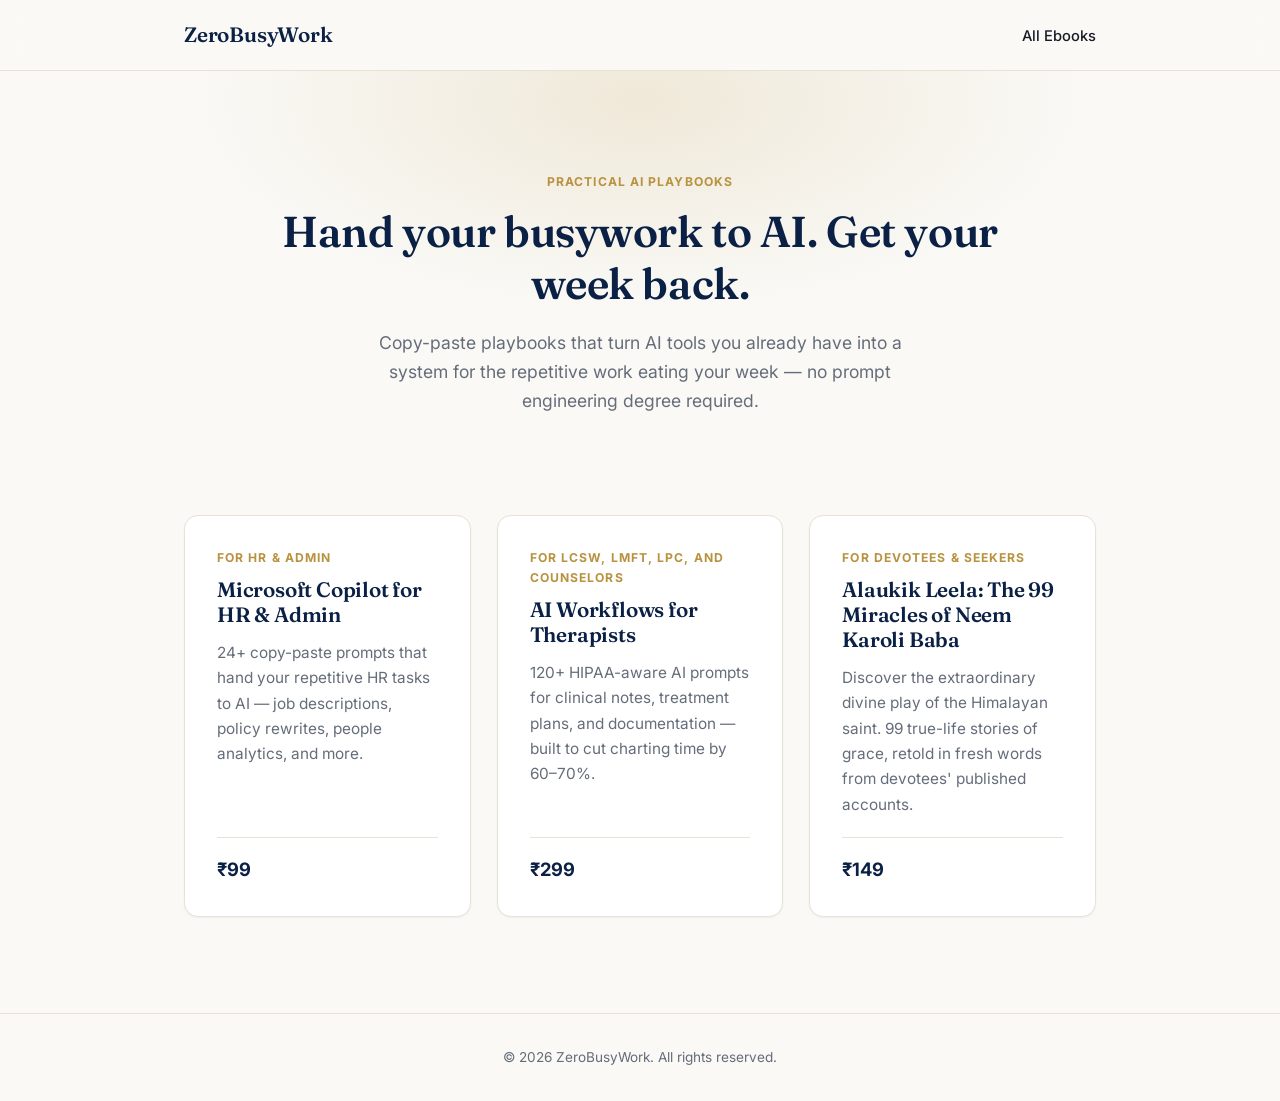
==== index.html @ 5361930d "Add premium Google Fonts (Fraunces + Inter) to homepage" ====
<!DOCTYPE html>
<html lang="en">
<head>
<meta charset="UTF-8">
<meta name="viewport" content="width=device-width, initial-scale=1.0">
<title>ZeroBusyWork — Practical AI Playbooks for Getting Your Time Back</title>
<meta name="description" content="Step-by-step, copy-paste AI playbooks that hand your repetitive work to AI — so you get hours back every week.">
<link rel="preconnect" href="https://fonts.googleapis.com">
<link rel="preconnect" href="https://fonts.gstatic.com" crossorigin>
<link href="https://fonts.googleapis.com/css2?family=Fraunces:opsz,wght@9..144,500;9..144,600;9..144,700&family=Inter:wght@400;500;600;700&display=swap" rel="stylesheet">
<link rel="stylesheet" href="/assets/style.css">
</head>
<body>

<header class="site-header">
<div class="wrap">
<a href="/" class="logo">ZeroBusyWork</a>
<nav>
<a href="/#books">All Ebooks</a>
</nav>
</div>
</header>

<section class="hero">
<div class="wrap">
<div class="eyebrow">Practical AI Playbooks</div>
<h1>Hand your busywork to AI. Get your week back.</h1>
<p class="lede">Copy-paste playbooks that turn AI tools you already have into a system for the repetitive work eating your week — no prompt engineering degree required.</p>
</div>
</section>

<section id="books" class="wrap">
<div class="catalog-grid">

<!--
============================================================
ONE CARD PER EBOOK.
To add a new ebook each month:
1. Duplicate the /ebooks/_template/ folder, rename it to
your new ebook's slug (e.g. /ebooks/copilot-for-sales/).
2. Fill in that page (see instructions inside it).
3. Copy one of the <a class="book-card"> blocks below,
update the href, eyebrow, title, blurb and price.
============================================================
-->

<a class="book-card" href="/ebooks/hr-copilot-for-hr-admin/">
<div class="eyebrow">For HR & Admin</div>
<h2>Microsoft Copilot for HR &amp; Admin</h2>
<p>24+ copy-paste prompts that hand your repetitive HR tasks to AI — job descriptions, policy rewrites, people analytics, and more.</p>
<div class="price">₹99</div>
</a>

<a class="book-card" href="/ebooks/ai-workflows-for-therapists/">
<div class="eyebrow">For LCSW, LMFT, LPC, and Counselors</div>
<h2>AI Workflows for Therapists</h2>
<p>120+ HIPAA-aware AI prompts for clinical notes, treatment plans, and documentation — built to cut charting time by 60–70%.</p>
<div class="price">₹299</div>
</a>

<a class="book-card" href="/ebooks/neem-karoli-baba-99-stories/">
<div class="eyebrow">For Devotees &amp; Seekers</div>
<h2>Alaukik Leela: The 99 Miracles of Neem Karoli Baba</h2>
<p>Discover the extraordinary divine play of the Himalayan saint. 99 true-life stories of grace, retold in fresh words from devotees' published accounts.</p>
<div class="price">₹149</div>
</a>

</div>
</section>

<footer class="site-footer">
<div class="wrap">
&copy; 2026 ZeroBusyWork. All rights reserved.
</div>
</footer>

</body>
</html>
---- assets/style.css ----
/* ==========================================================================
   ZeroBusyWork -- shared design system (v2, "cleaner & more premium")
   Warm off-white background, deep navy for text/CTAs, muted gold accent,
   Fraunces for headings, Inter for body. Used by every page: the homepage
   and every ebook page under /ebooks/.
   ========================================================================== */

:root {
  --bg: #faf9f6;              /* soft off-white page background */
  --text: #171b26;            /* near-black navy body text */
  --navy: #0a2044;            /* deep navy — CTA buttons, footer, accents */
  --navy-light: #143a72;      /* hover state for navy elements */
  --gold: #b8923f;            /* muted, premium gold accent */
  --gold-soft: #f4ead2;       /* pale gold tint for badges/backgrounds */
  --card-bg: #ffffff;
  --border: #e7e2d6;
  --border-strong: #d9d2c0;
  --muted: #656d7a;

  --font-heading: "Fraunces", Georgia, "Times New Roman", serif;
  --font-body: "Inter", -apple-system, "Segoe UI", Helvetica, Arial, sans-serif;

  --radius: 14px;
  --radius-sm: 8px;
  --max-width: 960px;
  --shadow-sm: 0 1px 2px rgba(10, 32, 68, 0.05);
  --shadow-md: 0 12px 32px rgba(10, 32, 68, 0.08);
  --shadow-lg: 0 24px 56px rgba(10, 32, 68, 0.14);
}

* { box-sizing: border-box; }

html { scroll-behavior: smooth; }

html, body {
  margin: 0;
  padding: 0;
  background: var(--bg);
  color: var(--text);
  font-family: var(--font-body);
  line-height: 1.65;
  -webkit-font-smoothing: antialiased;
  -moz-osx-font-smoothing: grayscale;
}

h1, h2, h3 {
  font-family: var(--font-heading);
  font-weight: 600;
  line-height: 1.2;
  letter-spacing: -0.01em;
  margin: 0 0 0.5em;
  color: var(--navy);
}

p { margin: 0 0 1em; }

a { color: inherit; }

img { max-width: 100%; display: block; }

.wrap {
  max-width: var(--max-width);
  margin: 0 auto;
  padding: 0 24px;
}

/* ---------- Site header (used on every page) ---------- */

.site-header {
  position: sticky;
  top: 0;
  z-index: 20;
  padding: 18px 0;
  background: rgba(250, 249, 246, 0.82);
  backdrop-filter: saturate(180%) blur(14px);
  -webkit-backdrop-filter: saturate(180%) blur(14px);
  border-bottom: 1px solid var(--border);
}

.site-header .wrap {
  display: flex;
  align-items: center;
  justify-content: space-between;
}

.site-header .logo {
  font-family: var(--font-heading);
  font-weight: 600;
  font-size: 1.3rem;
  letter-spacing: -0.01em;
  text-decoration: none;
  color: var(--navy);
}

.site-header nav a {
  text-decoration: none;
  color: var(--text);
  margin-left: 28px;
  font-size: 0.92rem;
  font-weight: 500;
  transition: color 0.15s ease;
}

.site-header nav a:hover { color: var(--gold); }

/* ---------- Eyebrow label ---------- */

.eyebrow {
  display: inline-block;
  color: var(--gold);
  text-transform: uppercase;
  letter-spacing: 0.09em;
  font-size: 0.76rem;
  font-weight: 700;
  margin-bottom: 14px;
}

/* ---------- Buttons ---------- */

.btn {
  display: inline-flex;
  align-items: center;
  gap: 8px;
  background: var(--navy);
  color: #fff;
  text-decoration: none;
  padding: 15px 32px;
  border-radius: var(--radius-sm);
  font-weight: 600;
  font-family: var(--font-body);
  border: none;
  cursor: pointer;
  font-size: 1rem;
  box-shadow: var(--shadow-sm);
  transition: background 0.18s ease, transform 0.18s ease, box-shadow 0.18s ease;
}

.btn:hover {
  background: var(--navy-light);
  transform: translateY(-1px);
  box-shadow: var(--shadow-md);
}

.btn-secondary {
  background: transparent;
  color: var(--navy);
  border: 1.5px solid var(--border-strong);
  box-shadow: none;
}

.btn-secondary:hover {
  background: var(--navy);
  color: #fff;
  border-color: var(--navy);
}

/* ---------- Catalog / homepage ---------- */

.hero {
  position: relative;
  text-align: center;
  padding: 96px 0 56px;
  overflow: hidden;
}

.hero::before {
  content: "";
  position: absolute;
  top: -180px;
  left: 50%;
  width: 900px;
  height: 420px;
  transform: translateX(-50%);
  background: radial-gradient(closest-side, rgba(184, 146, 63, 0.16), rgba(184, 146, 63, 0));
  pointer-events: none;
  z-index: 0;
}

.hero .wrap { position: relative; z-index: 1; }

.hero h1 {
  font-size: clamp(2rem, 4vw, 2.7rem);
  max-width: 760px;
  margin: 0 auto 18px;
}

.hero p.lede {
  color: var(--muted);
  max-width: 580px;
  margin: 0 auto;
  font-size: 1.1rem;
}

.catalog-grid {
  display: grid;
  grid-template-columns: repeat(auto-fit, minmax(270px, 1fr));
  gap: 26px;
  padding: 44px 0 96px;
}

.book-card {
  background: var(--card-bg);
  border: 1px solid var(--border);
  border-radius: var(--radius);
  padding: 32px;
  text-decoration: none;
  color: var(--text);
  display: flex;
  flex-direction: column;
  box-shadow: var(--shadow-sm);
  transition: transform 0.2s ease, box-shadow 0.2s ease, border-color 0.2s ease;
}

.book-card:hover {
  transform: translateY(-4px);
  box-shadow: var(--shadow-lg);
  border-color: var(--border-strong);
}

.book-card .eyebrow { margin-bottom: 10px; }
.book-card h2 { font-size: 1.3rem; margin-bottom: 12px; }
.book-card p { color: var(--muted); font-size: 0.96rem; flex-grow: 1; margin-bottom: 20px; }

.book-card .price {
  font-weight: 700;
  color: var(--navy);
  font-size: 1.15rem;
  padding-top: 16px;
  border-top: 1px solid var(--border);
}

.book-card.coming-soon {
  opacity: 0.55;
  border-style: dashed;
  box-shadow: none;
}

/* ---------- Ebook landing page ---------- */

.ebook-hero {
  position: relative;
  padding: 72px 0 44px;
  text-align: center;
  border-bottom: 1px solid var(--border);
  overflow: hidden;
}

.ebook-hero::before {
  content: "";
  position: absolute;
  top: -200px;
  left: 50%;
  width: 900px;
  height: 420px;
  transform: translateX(-50%);
  background: radial-gradient(closest-side, rgba(184, 146, 63, 0.16), rgba(184, 146, 63, 0));
  pointer-events: none;
}

.ebook-hero .wrap { position: relative; }

.ebook-hero h1 { font-size: clamp(2rem, 4vw, 2.6rem); max-width: 760px; margin: 0 auto 18px; }
.ebook-hero .subhead { font-size: 1.18rem; color: var(--muted); max-width: 660px; margin: 0 auto 32px; }

.cta-block { text-align: center; margin: 36px 0; }
.cta-block .fineprint { display: block; margin-top: 12px; font-size: 0.85rem; color: var(--muted); }

section.content-section { padding: 56px 0; }
section.content-section + section.content-section { border-top: 1px solid var(--border); }
section.content-section h2 { font-size: 1.5rem; margin-bottom: 20px; }

.feature-list { list-style: none; padding: 0; margin: 0; }
.feature-list li {
  display: flex;
  gap: 16px;
  padding: 18px 0;
  border-bottom: 1px solid var(--border);
}
.feature-list li:last-child { border-bottom: none; }
.feature-list .check {
  display: flex;
  align-items: center;
  justify-content: center;
  width: 24px;
  height: 24px;
  flex-shrink: 0;
  border-radius: 50%;
  background: var(--gold-soft);
  color: var(--gold);
  font-weight: 700;
  font-size: 0.8rem;
  margin-top: 2px;
}
.feature-list strong { display: block; margin-bottom: 4px; font-size: 1.02rem; }
.feature-list span.desc { color: var(--muted); font-size: 0.95rem; }

.bonus-card {
  background: var(--card-bg);
  border: 1px solid var(--border);
  border-radius: var(--radius);
  padding: 22px 26px;
  margin-bottom: 16px;
  box-shadow: var(--shadow-sm);
}
.bonus-card .bonus-label {
  color: var(--gold);
  font-size: 0.78rem;
  font-weight: 700;
  text-transform: uppercase;
  letter-spacing: 0.06em;
  margin-bottom: 8px;
}
.bonus-card .bonus-value { color: var(--muted); font-size: 0.9rem; margin-top: 8px; }

.guarantee-box {
  background: linear-gradient(155deg, var(--navy), #081a37);
  color: #fff;
  border-radius: var(--radius);
  padding: 40px;
  text-align: center;
  box-shadow: var(--shadow-md);
}
.guarantee-box h3 { color: var(--gold); }
.guarantee-box p { color: rgba(255,255,255,0.82); margin-bottom: 0; }

.price-box {
  text-align: center;
  padding: 48px 0 96px;
}
.price-box .wrap {
  max-width: 480px;
  background: var(--card-bg);
  border: 1px solid var(--border);
  border-radius: var(--radius);
  padding: 44px 32px;
  box-shadow: var(--shadow-md);
}
.price-box p { color: var(--muted); margin-bottom: 4px; }
.price-box .price { font-size: 2.6rem; font-weight: 700; color: var(--navy); margin: 4px 0 24px; font-family: var(--font-heading); }

.disclaimer {
  font-size: 0.8rem;
  color: var(--muted);
  text-align: center;
  padding: 24px 0;
}

/* ---------- Footer ---------- */

.site-footer {
  border-top: 1px solid var(--border);
  padding: 32px 0;
  text-align: center;
  font-size: 0.85rem;
  color: var(--muted);
}

@media (max-width: 600px) {
  .hero { padding: 64px 0 40px; }
  .hero h1, .ebook-hero h1 { font-size: 1.7rem; }
  .site-header nav a { margin-left: 16px; font-size: 0.85rem; }
  .price-box .wrap { padding: 32px 22px; }
  .guarantee-box { padding: 28px 22px; }
}
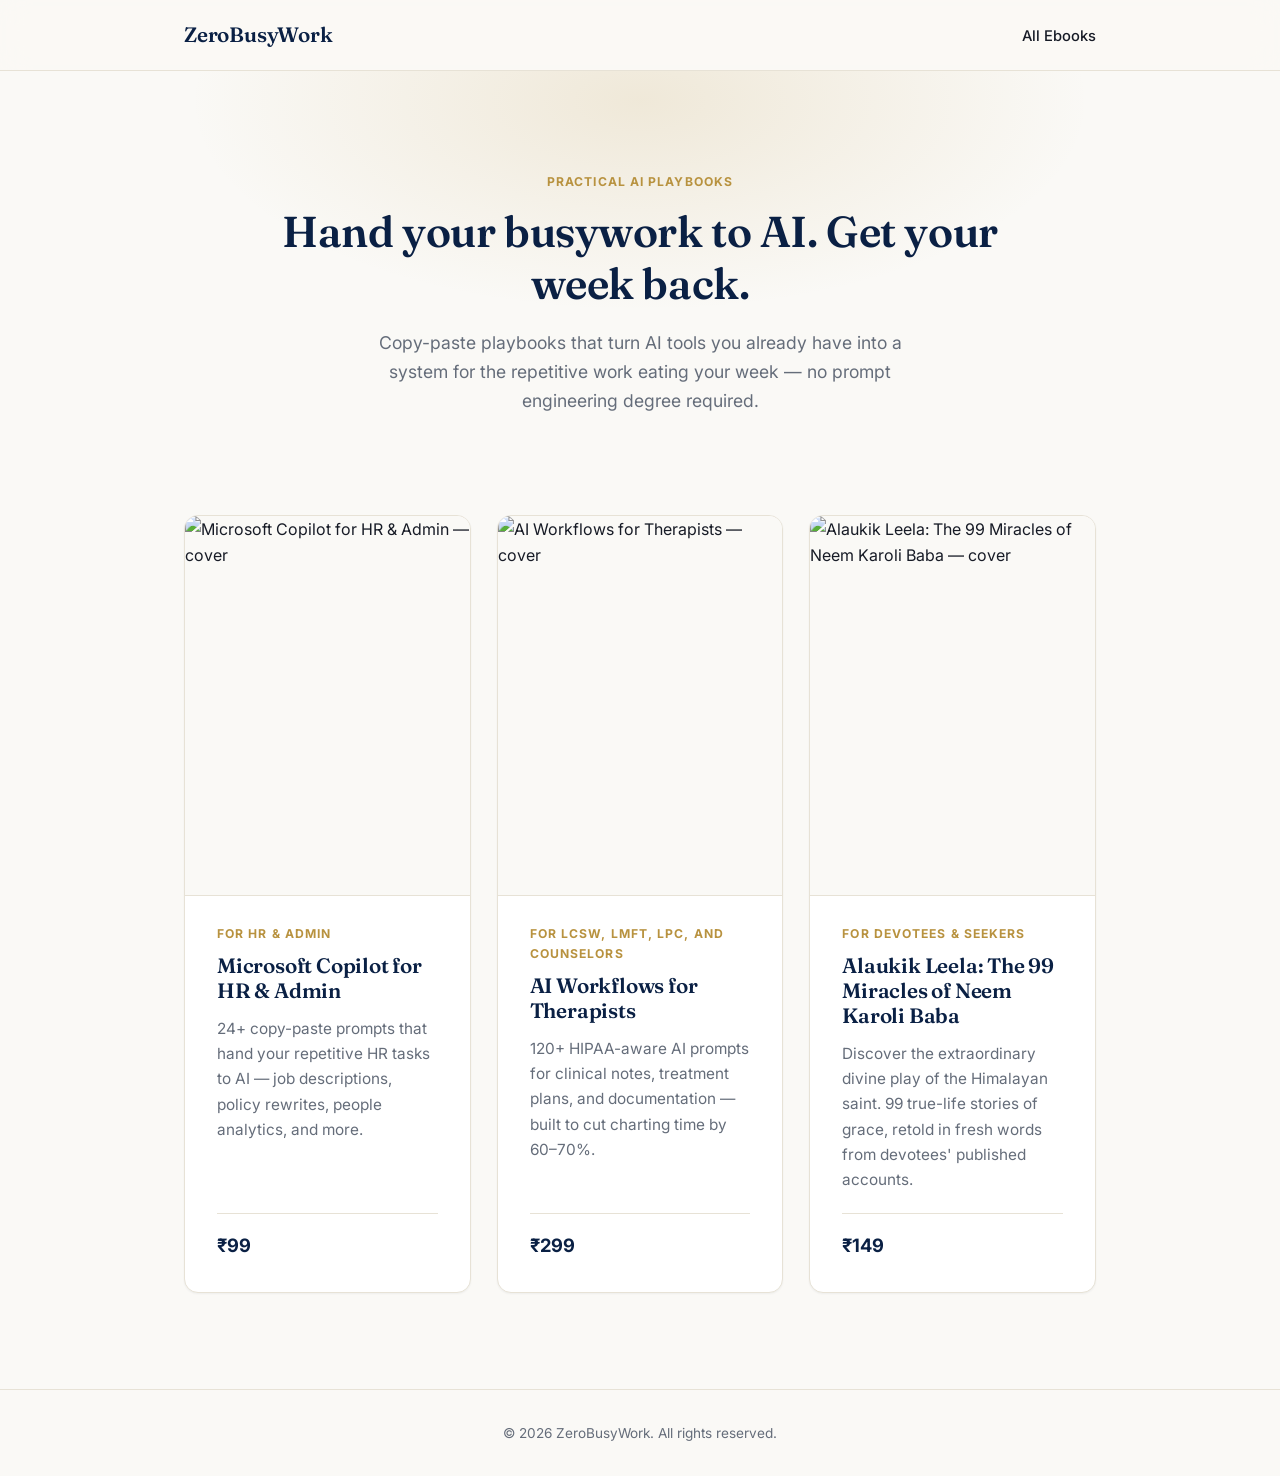
==== commit 617ddbf5: "Add book cover images to homepage cards" ====
--- a/index.html
+++ b/index.html
@@ -39,30 +39,42 @@
 1. Duplicate the /ebooks/_template/ folder, rename it to
 your new ebook's slug (e.g. /ebooks/copilot-for-sales/).
 2. Fill in that page (see instructions inside it).
-3. Copy one of the <a class="book-card"> blocks below,
-update the href, eyebrow, title, blurb and price.
+3. Add a cover image at /assets/covers/{{slug}}.jpg (portrait,
+roughly 3:4) and reference it from both the homepage card
+and that ebook's hero section.
+4. Copy one of the <a class="book-card"> blocks below,
+update the href, cover image, eyebrow, title, blurb and price.
 ============================================================
 -->
 
 <a class="book-card" href="/ebooks/hr-copilot-for-hr-admin/">
+<img class="cover" src="/assets/covers/hr-copilot-for-hr-admin.jpg" alt="Microsoft Copilot for HR & Admin — cover">
+<div class="card-body">
 <div class="eyebrow">For HR & Admin</div>
 <h2>Microsoft Copilot for HR &amp; Admin</h2>
 <p>24+ copy-paste prompts that hand your repetitive HR tasks to AI — job descriptions, policy rewrites, people analytics, and more.</p>
 <div class="price">₹99</div>
+</div>
 </a>
 
 <a class="book-card" href="/ebooks/ai-workflows-for-therapists/">
+<img class="cover" src="/assets/covers/ai-workflows-for-therapists.jpg" alt="AI Workflows for Therapists — cover">
+<div class="card-body">
 <div class="eyebrow">For LCSW, LMFT, LPC, and Counselors</div>
 <h2>AI Workflows for Therapists</h2>
 <p>120+ HIPAA-aware AI prompts for clinical notes, treatment plans, and documentation — built to cut charting time by 60–70%.</p>
 <div class="price">₹299</div>
+</div>
 </a>
 
 <a class="book-card" href="/ebooks/neem-karoli-baba-99-stories/">
+<img class="cover" src="/assets/covers/neem-karoli-baba-99-stories.jpg" alt="Alaukik Leela: The 99 Miracles of Neem Karoli Baba — cover">
+<div class="card-body">
 <div class="eyebrow">For Devotees &amp; Seekers</div>
 <h2>Alaukik Leela: The 99 Miracles of Neem Karoli Baba</h2>
 <p>Discover the extraordinary divine play of the Himalayan saint. 99 true-life stories of grace, retold in fresh words from devotees' published accounts.</p>
 <div class="price">₹149</div>
+</div>
 </a>
 
 </div>
--- a/assets/style.css
+++ b/assets/style.css
@@ -202,7 +202,7 @@
   background: var(--card-bg);
   border: 1px solid var(--border);
   border-radius: var(--radius);
-  padding: 32px;
+  overflow: hidden;
   text-decoration: none;
   color: var(--text);
   display: flex;
@@ -215,6 +215,22 @@
   transform: translateY(-4px);
   box-shadow: var(--shadow-lg);
   border-color: var(--border-strong);
+}
+
+.book-card .cover {
+  display: block;
+  width: 100%;
+  aspect-ratio: 3 / 4;
+  object-fit: cover;
+  border-bottom: 1px solid var(--border);
+  background: var(--bg);
+}
+
+.book-card .card-body {
+  padding: 28px 32px 32px;
+  display: flex;
+  flex-direction: column;
+  flex-grow: 1;
 }
 
 .book-card .eyebrow { margin-bottom: 10px; }
@@ -258,6 +274,14 @@
 }
 
 .ebook-hero .wrap { position: relative; }
+
+.ebook-hero .cover-shot {
+  display: block;
+  width: 168px;
+  margin: 0 auto 28px;
+  border-radius: 10px;
+  box-shadow: var(--shadow-lg);
+}
 
 .ebook-hero h1 { font-size: clamp(2rem, 4vw, 2.6rem); max-width: 760px; margin: 0 auto 18px; }
 .ebook-hero .subhead { font-size: 1.18rem; color: var(--muted); max-width: 660px; margin: 0 auto 32px; }
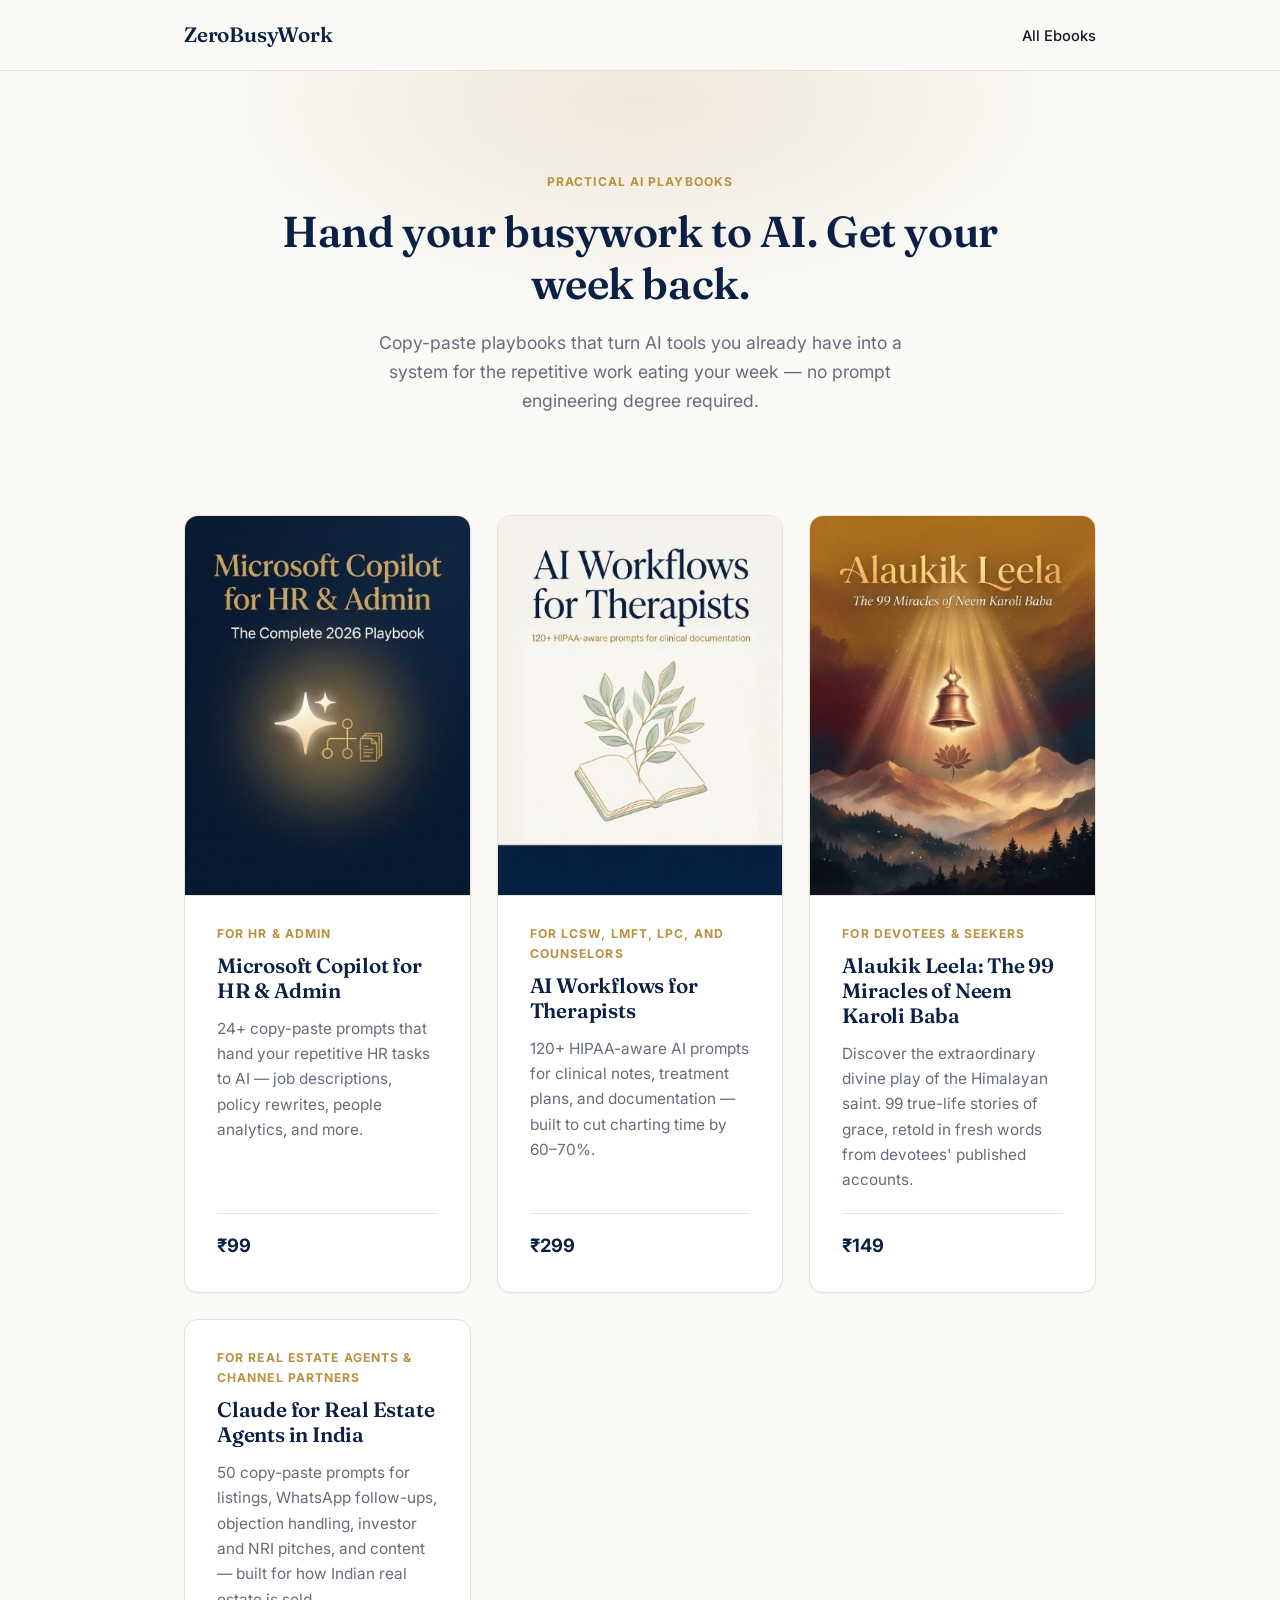
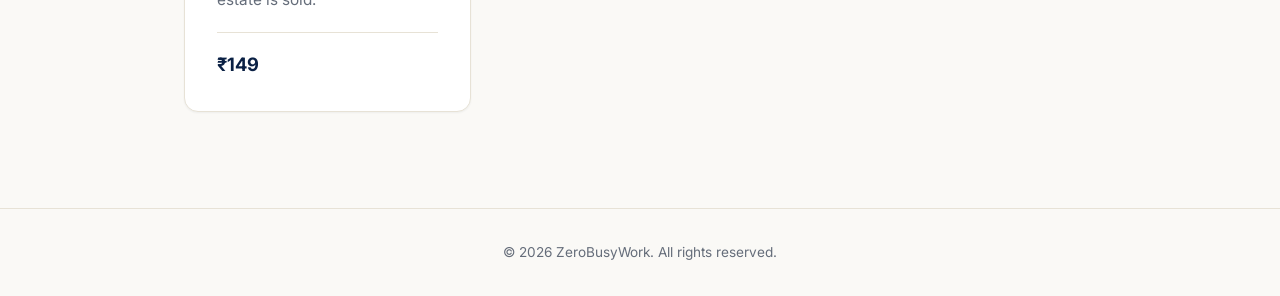
==== commit 374c66b7: "Add homepage card: Claude for Real Estate Agents in India" ====
--- a/index.html
+++ b/index.html
@@ -37,13 +37,13 @@
 ONE CARD PER EBOOK.
 To add a new ebook each month:
 1. Duplicate the /ebooks/_template/ folder, rename it to
-your new ebook's slug (e.g. /ebooks/copilot-for-sales/).
+   your new ebook's slug (e.g. /ebooks/copilot-for-sales/).
 2. Fill in that page (see instructions inside it).
 3. Add a cover image at /assets/covers/{{slug}}.jpg (portrait,
-roughly 3:4) and reference it from both the homepage card
-and that ebook's hero section.
+   roughly 3:4) and reference it from both the homepage card
+   and that ebook's hero section.
 4. Copy one of the <a class="book-card"> blocks below,
-update the href, cover image, eyebrow, title, blurb and price.
+   update the href, cover image, eyebrow, title, blurb and price.
 ============================================================
 -->
 
@@ -77,6 +77,15 @@
 </div>
 </a>
 
+<a class="book-card" href="/ebooks/claude-for-real-estate-agents/">
+<div class="card-body">
+<div class="eyebrow">For Real Estate Agents &amp; Channel Partners</div>
+<h2>Claude for Real Estate Agents in India</h2>
+<p>50 copy-paste prompts for listings, WhatsApp follow-ups, objection handling, investor and NRI pitches, and content — built for how Indian real estate is sold.</p>
+<div class="price">₹149</div>
+</div>
+</a>
+
 </div>
 </section>
 
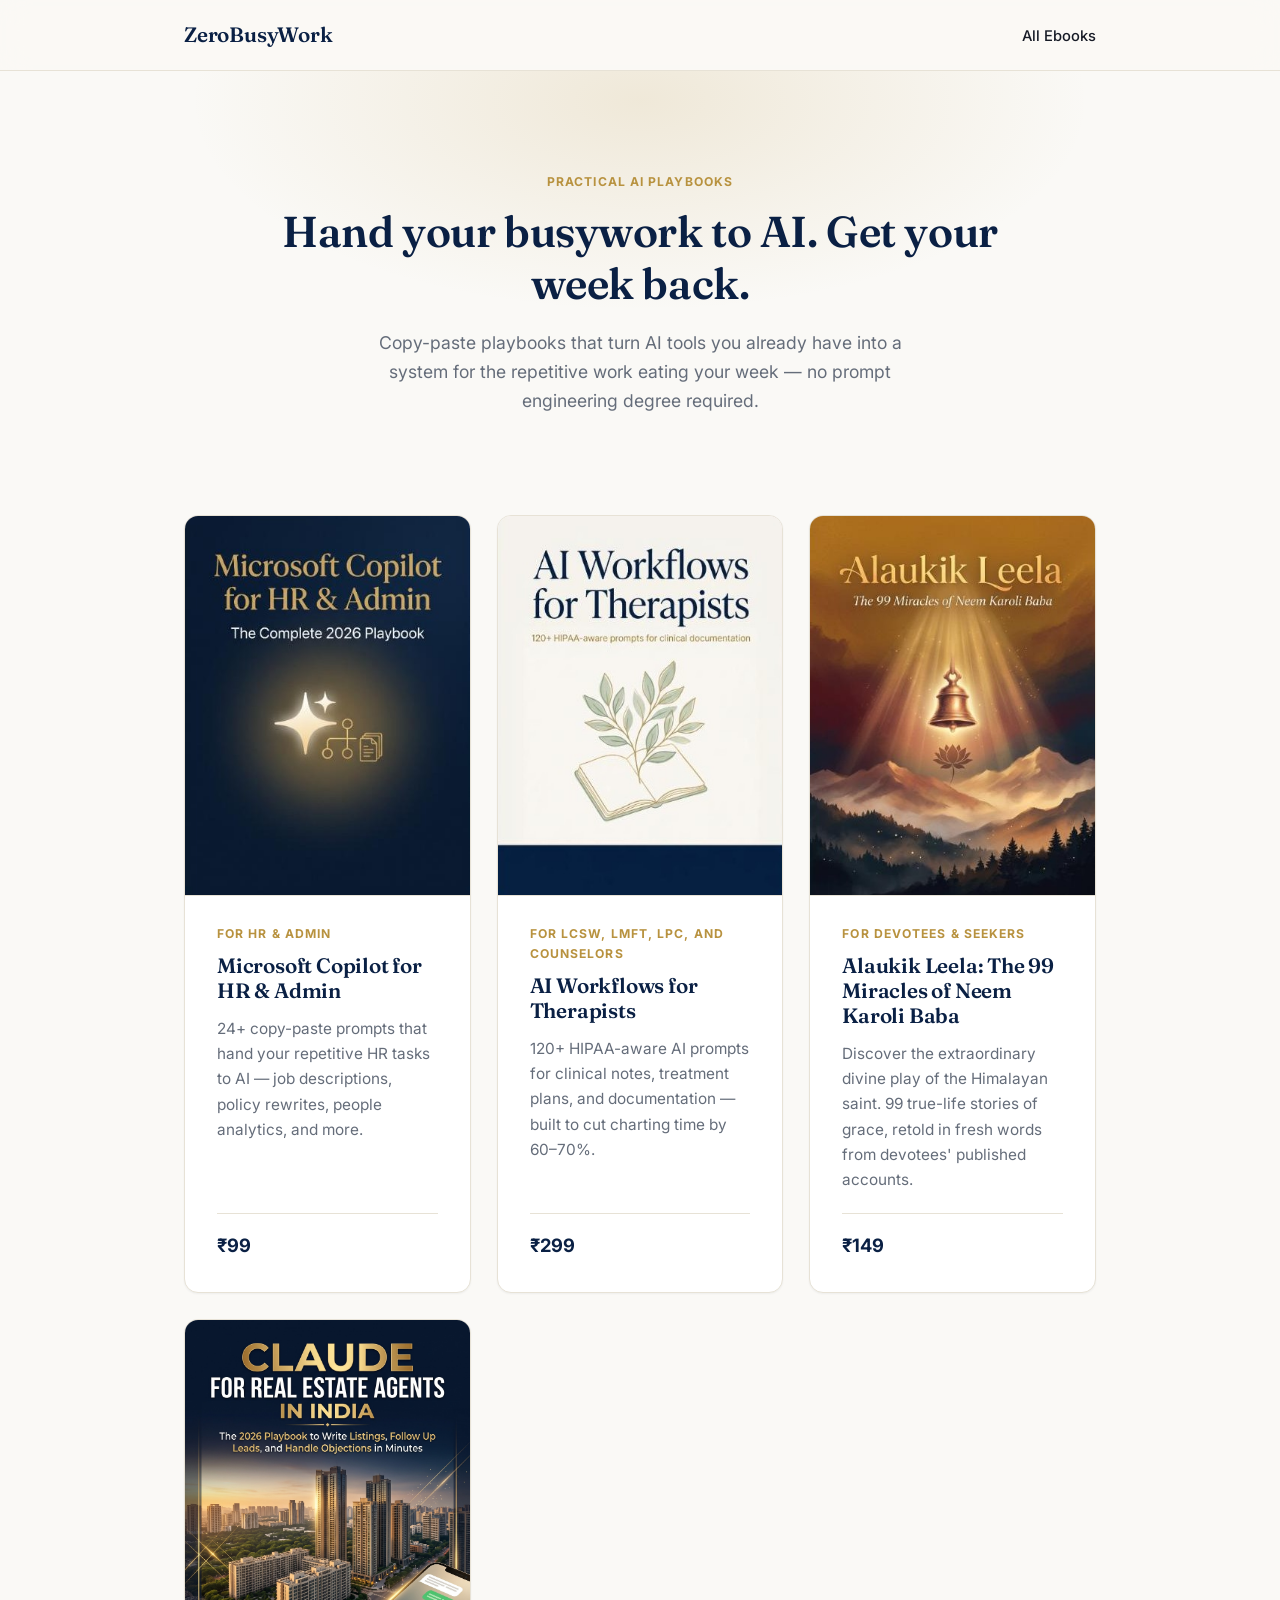
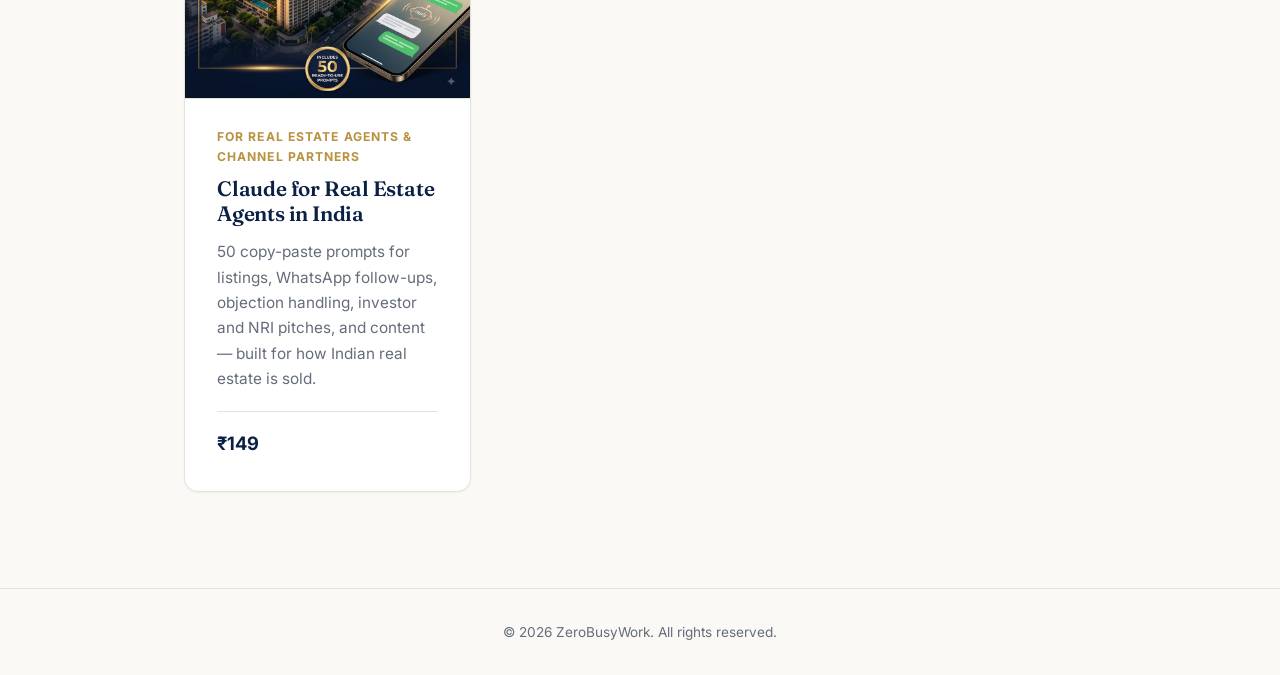
==== commit 8b0737d5: "Add cover image to Claude for Real Estate Agents homepage card" ====
--- a/index.html
+++ b/index.html
@@ -78,7 +78,8 @@
 </a>
 
 <a class="book-card" href="/ebooks/claude-for-real-estate-agents/">
-<div class="card-body">
+<img class="cover" src="/assets/covers/claude-for-real-estate-agents.jpg" alt="Claude for Real Estate Agents in India — cover">
+   <div class="card-body">
 <div class="eyebrow">For Real Estate Agents &amp; Channel Partners</div>
 <h2>Claude for Real Estate Agents in India</h2>
 <p>50 copy-paste prompts for listings, WhatsApp follow-ups, objection handling, investor and NRI pitches, and content — built for how Indian real estate is sold.</p>
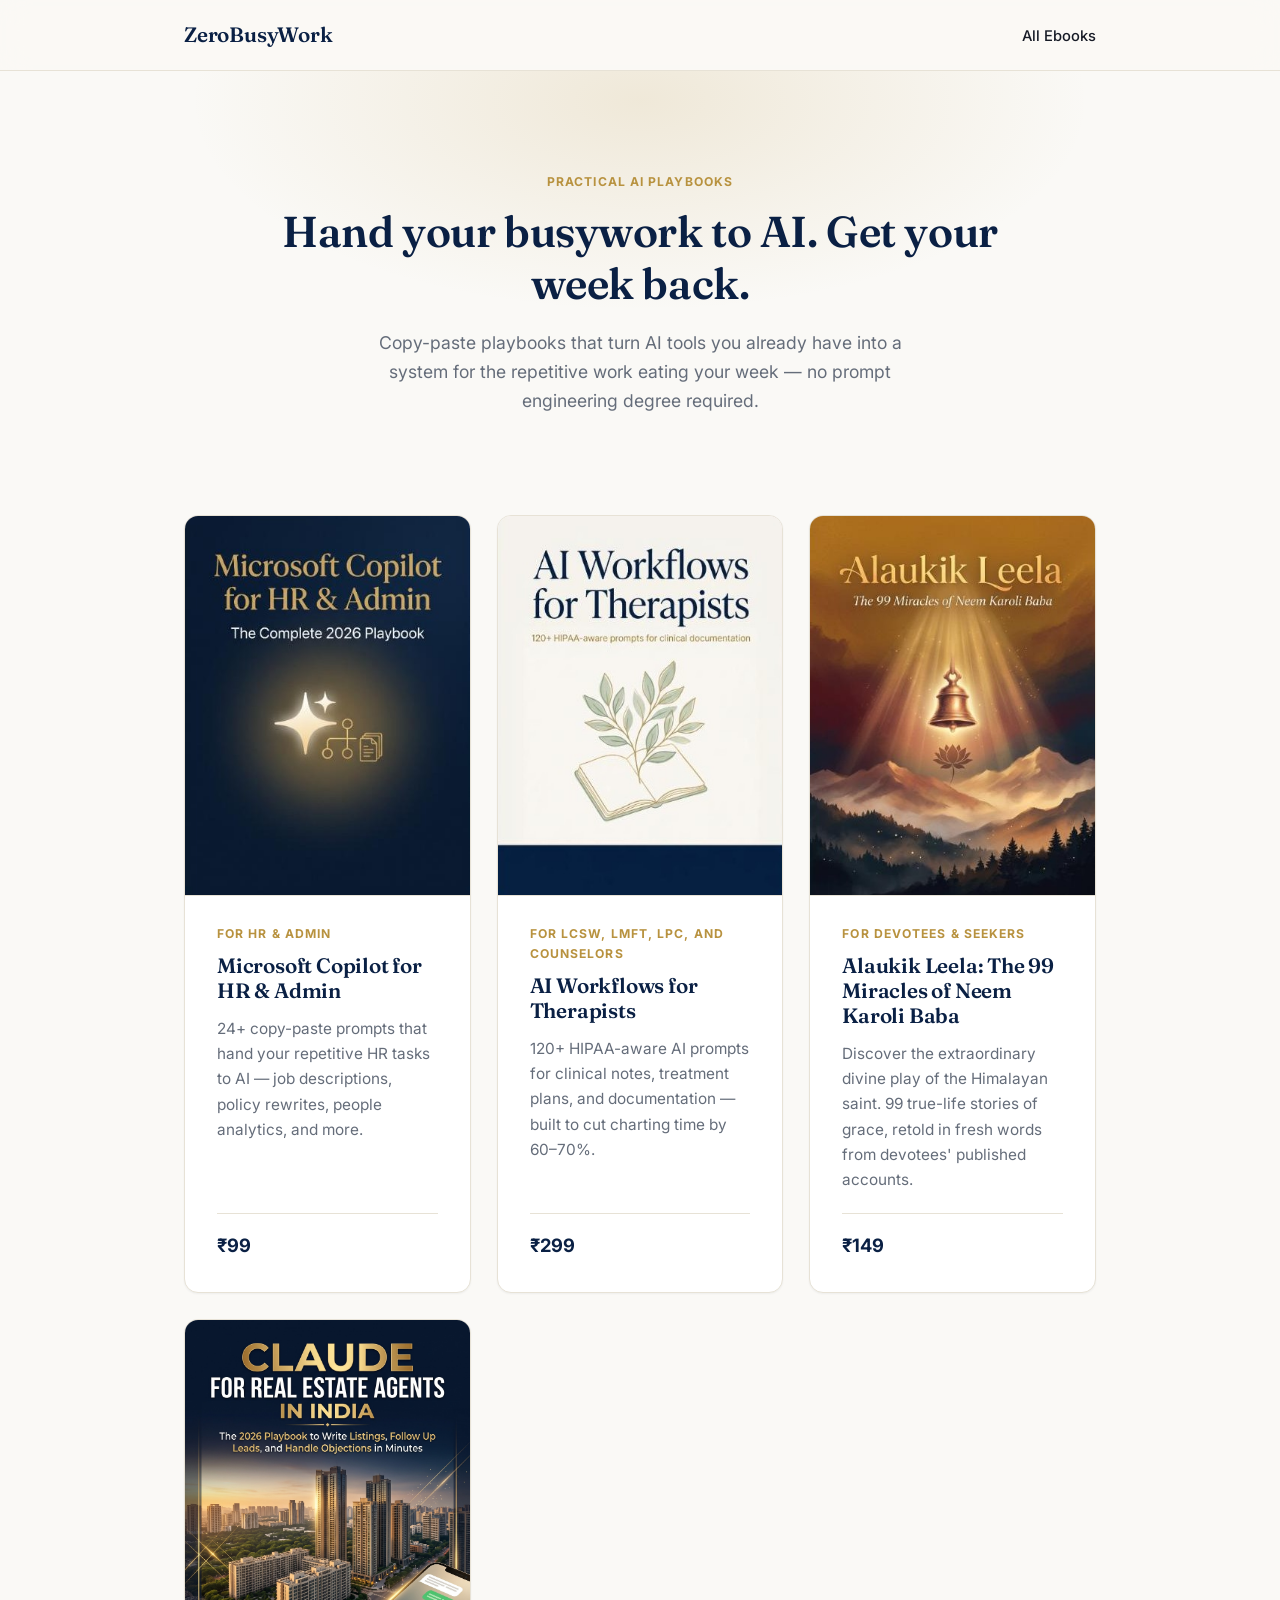
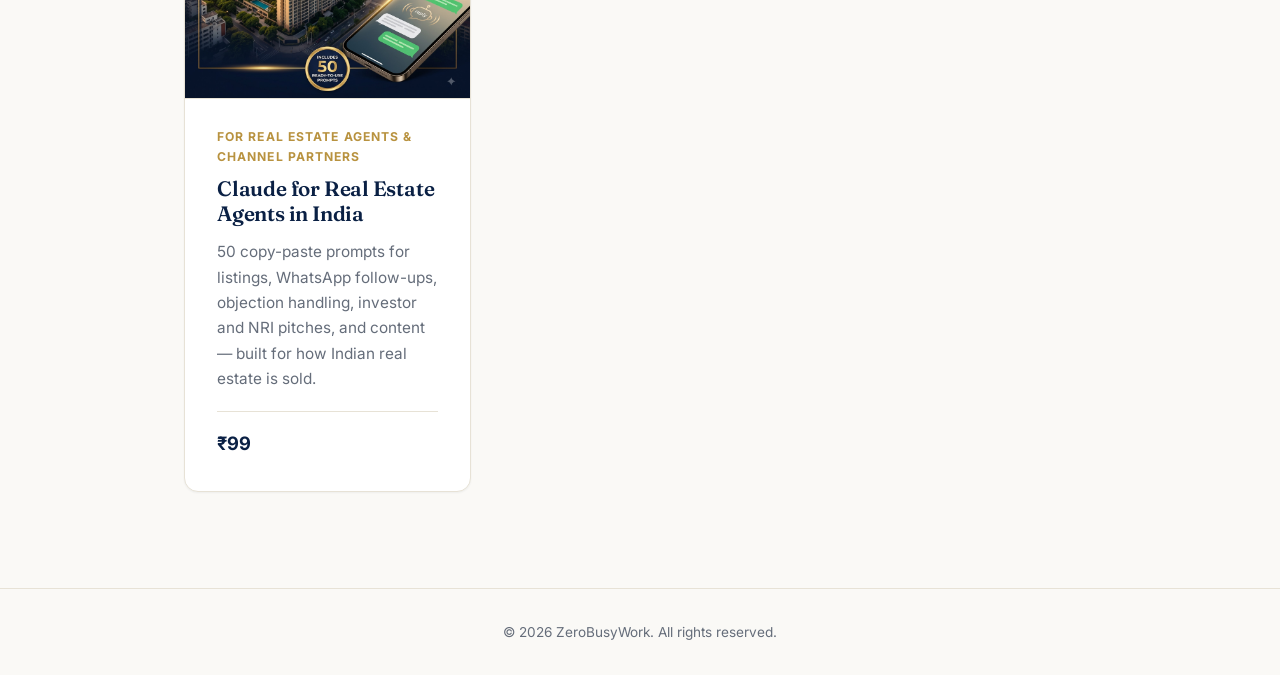
==== commit f2e82e07: "Set Claude for Real Estate Agents price to Rs 99 on homepage card" ====
--- a/index.html
+++ b/index.html
@@ -83,7 +83,7 @@
 <div class="eyebrow">For Real Estate Agents &amp; Channel Partners</div>
 <h2>Claude for Real Estate Agents in India</h2>
 <p>50 copy-paste prompts for listings, WhatsApp follow-ups, objection handling, investor and NRI pitches, and content — built for how Indian real estate is sold.</p>
-<div class="price">₹149</div>
+<div class="price">₹99</div>
 </div>
 </a>
 
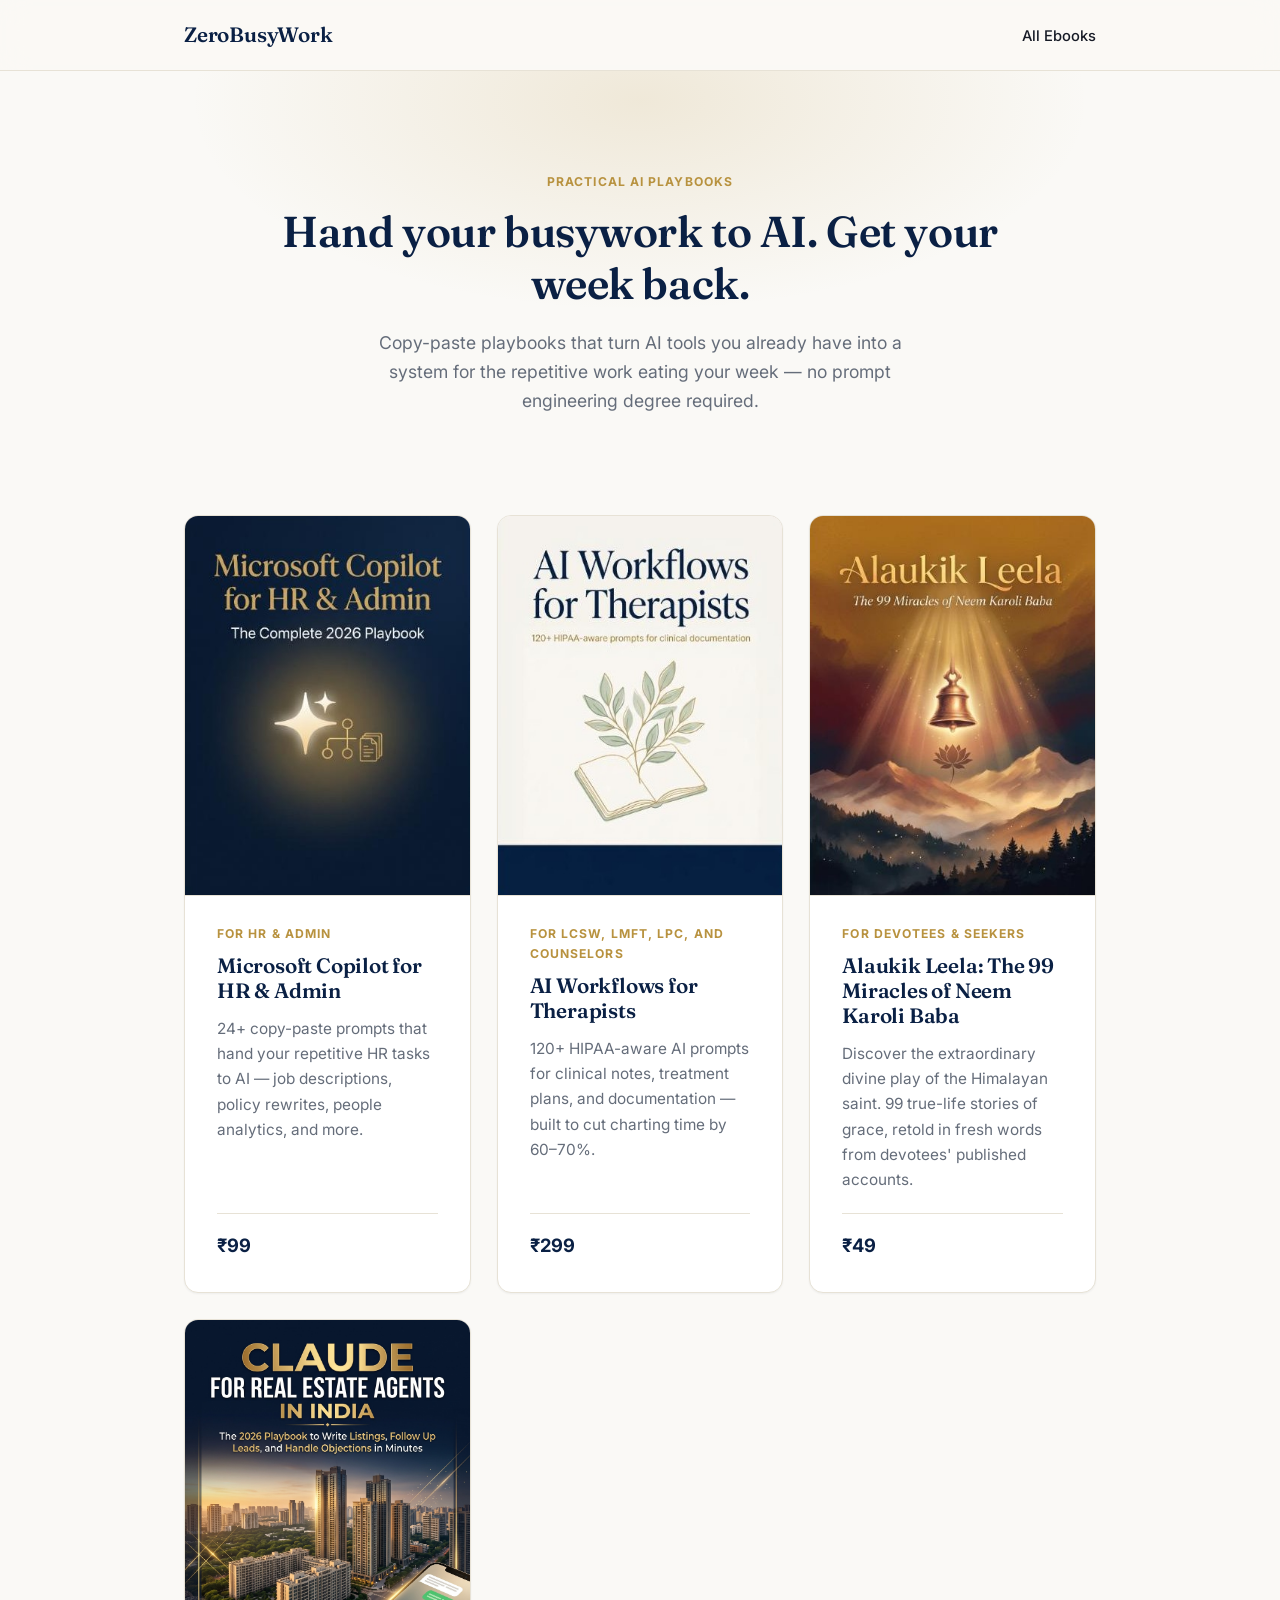
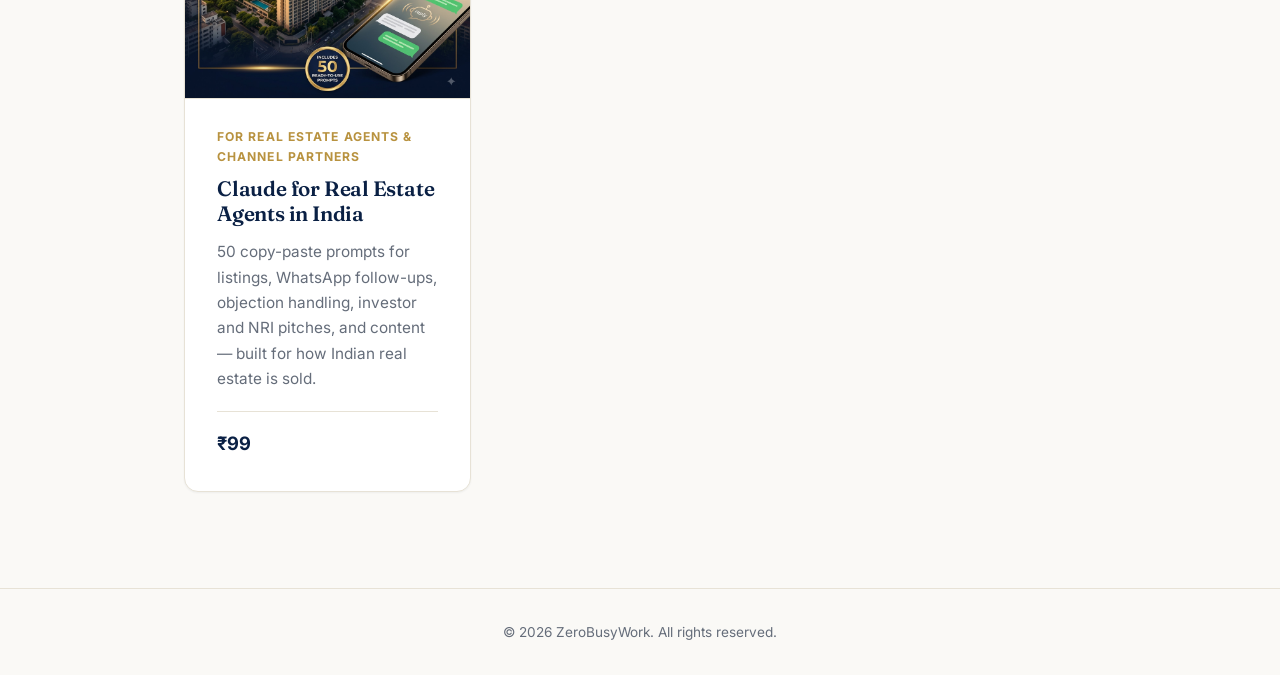
==== commit ff60c7e1: "Set Alaukik Leela price to Rs 49 on homepage card" ====
--- a/index.html
+++ b/index.html
@@ -73,7 +73,7 @@
 <div class="eyebrow">For Devotees &amp; Seekers</div>
 <h2>Alaukik Leela: The 99 Miracles of Neem Karoli Baba</h2>
 <p>Discover the extraordinary divine play of the Himalayan saint. 99 true-life stories of grace, retold in fresh words from devotees' published accounts.</p>
-<div class="price">₹149</div>
+<div class="price">₹49</div>
 </div>
 </a>
 
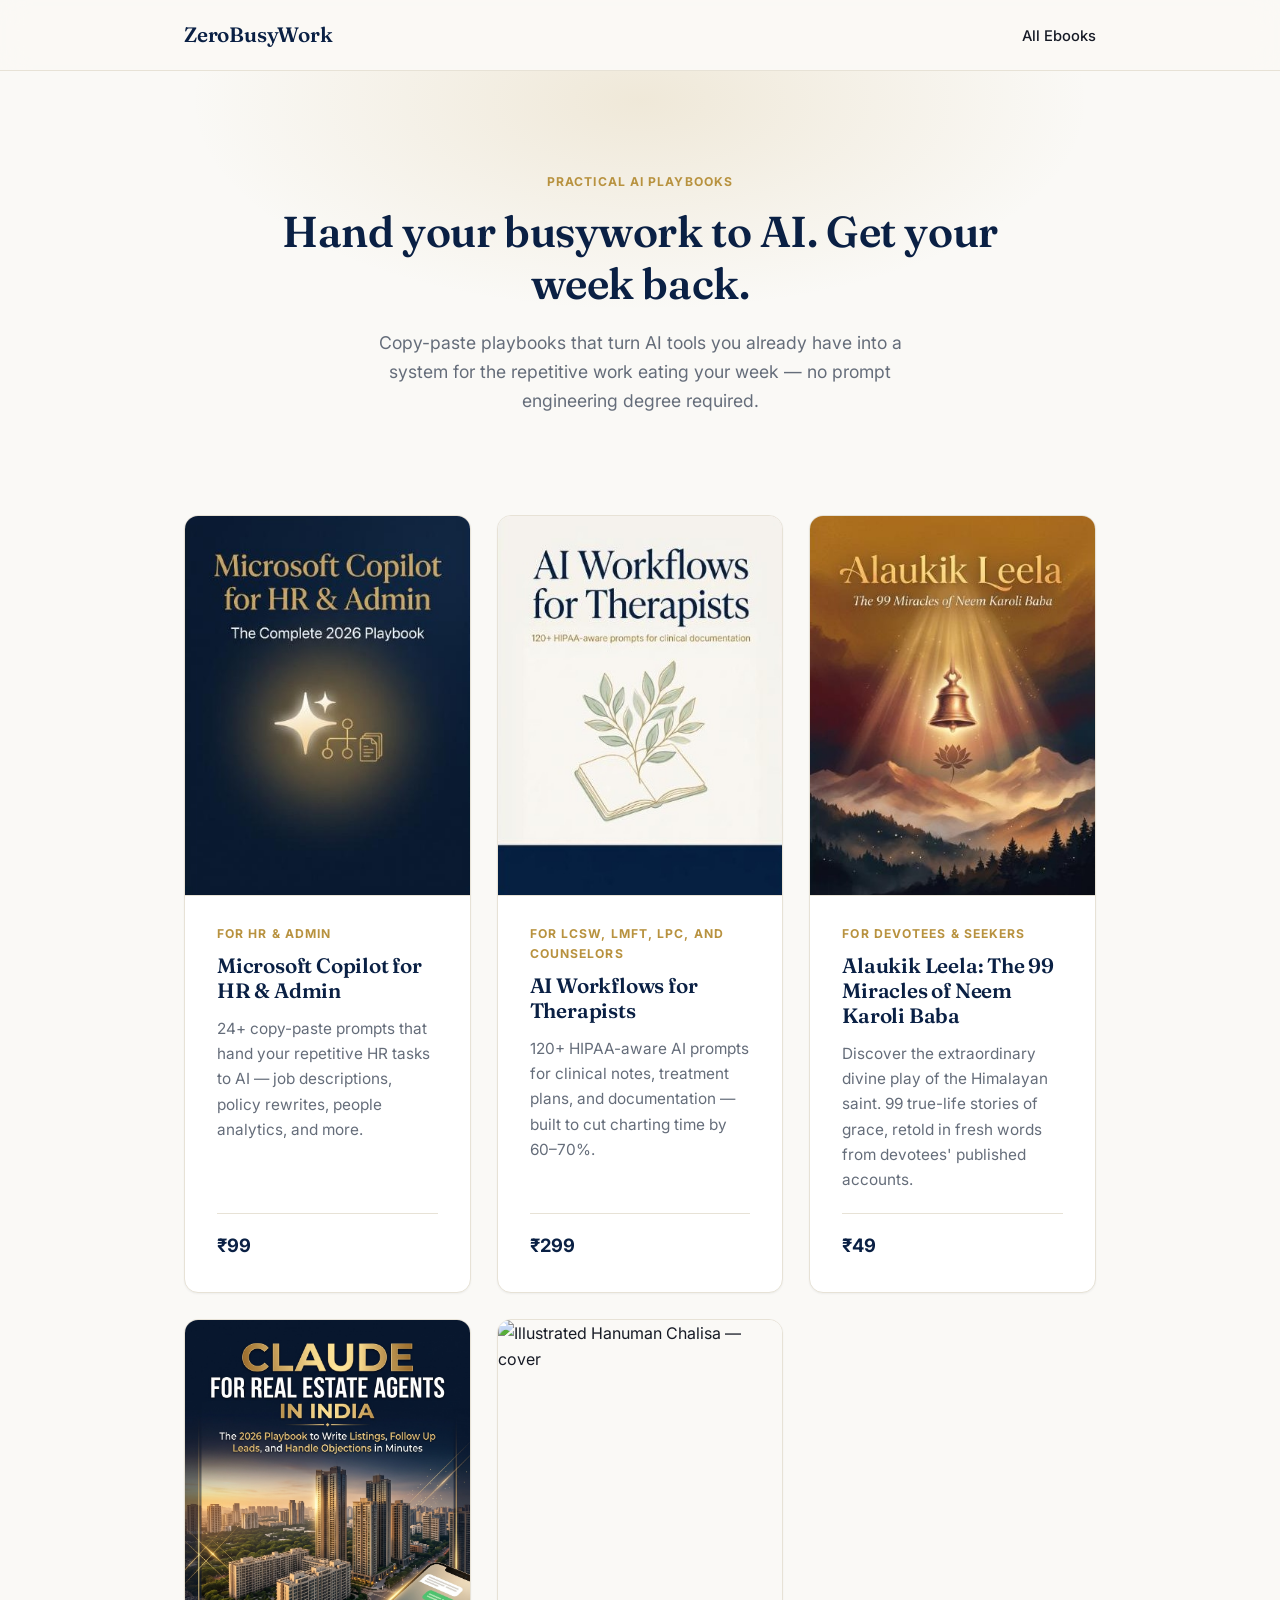
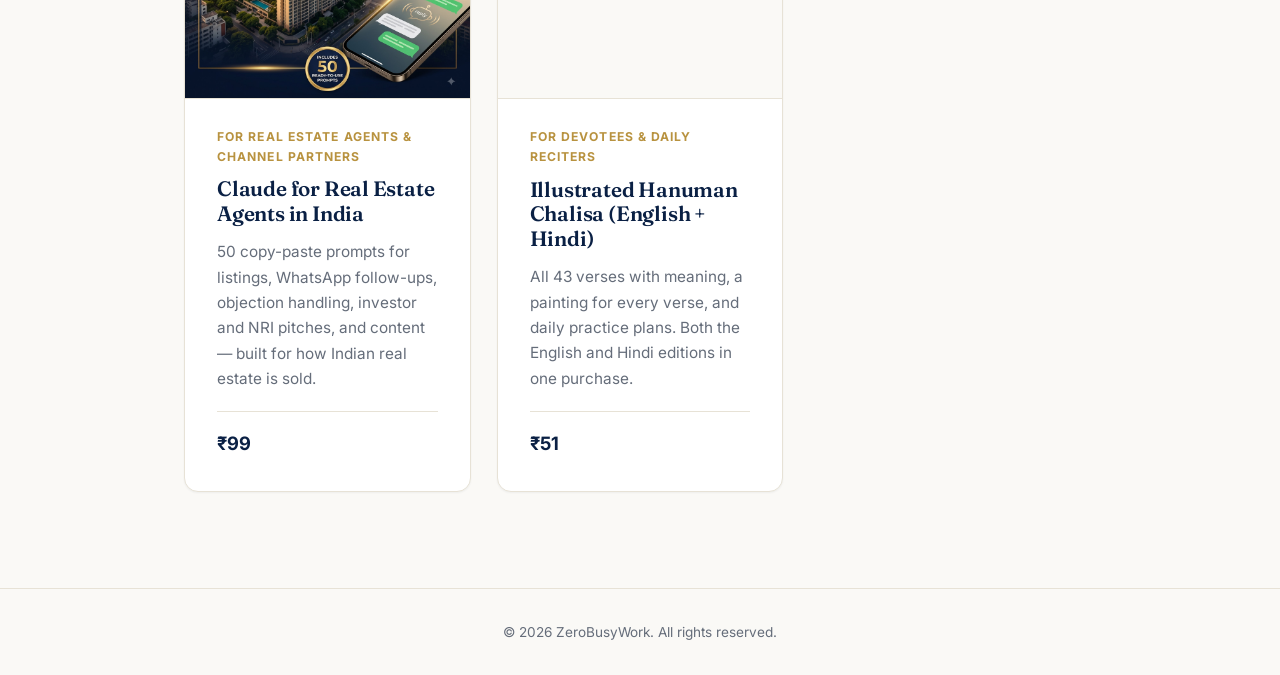
==== commit 7fe52df4: "Add Illustrated Hanuman Chalisa homepage card" ====
--- a/index.html
+++ b/index.html
@@ -87,6 +87,16 @@
 </div>
 </a>
 
+<a class="book-card" href="/ebooks/hanuman-chalisa/">
+<img class="cover" src="/assets/covers/hanuman-chalisa.jpg" alt="Illustrated Hanuman Chalisa — cover">
+<div class="card-body">
+<div class="eyebrow">For Devotees &amp; Daily Reciters</div>
+<h2>Illustrated Hanuman Chalisa (English + Hindi)</h2>
+<p>All 43 verses with meaning, a painting for every verse, and daily practice plans. Both the English and Hindi editions in one purchase.</p>
+<div class="price">₹51</div>
+</div>
+</a>
+
 </div>
 </section>
 
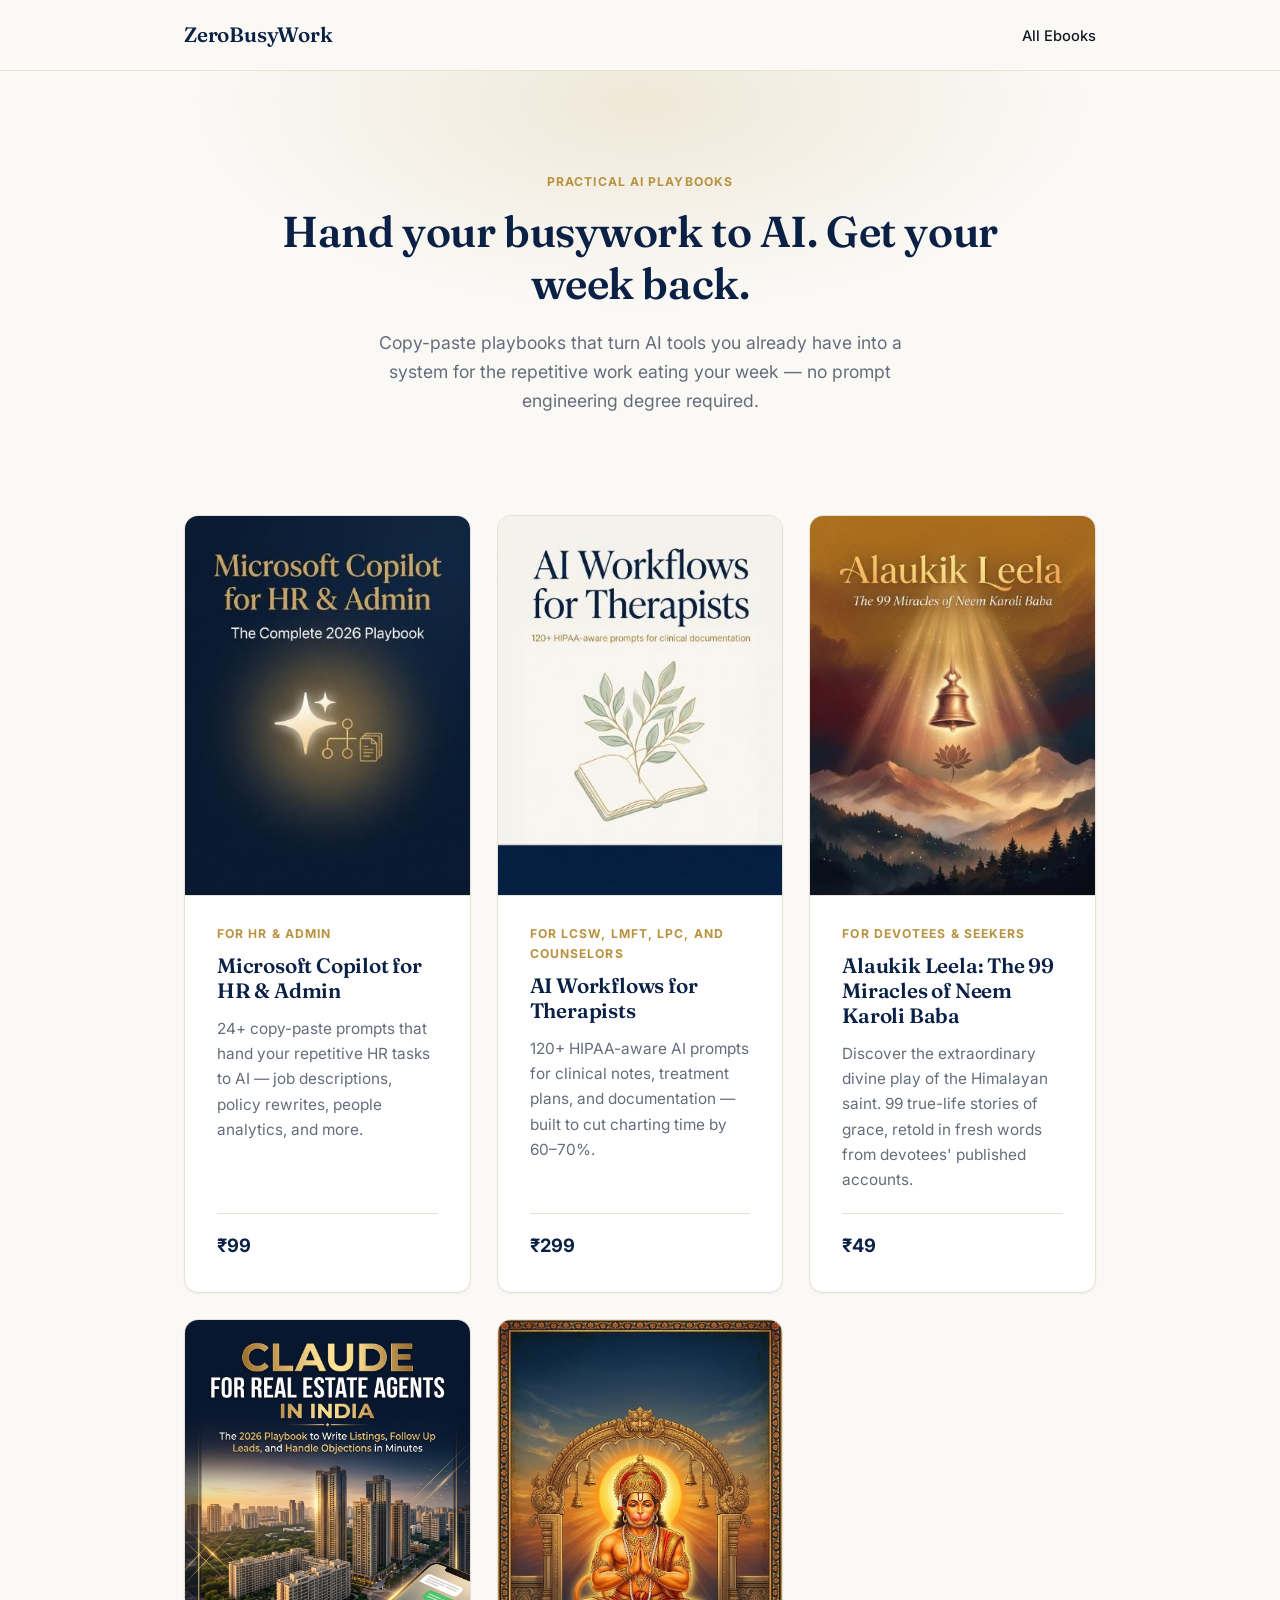
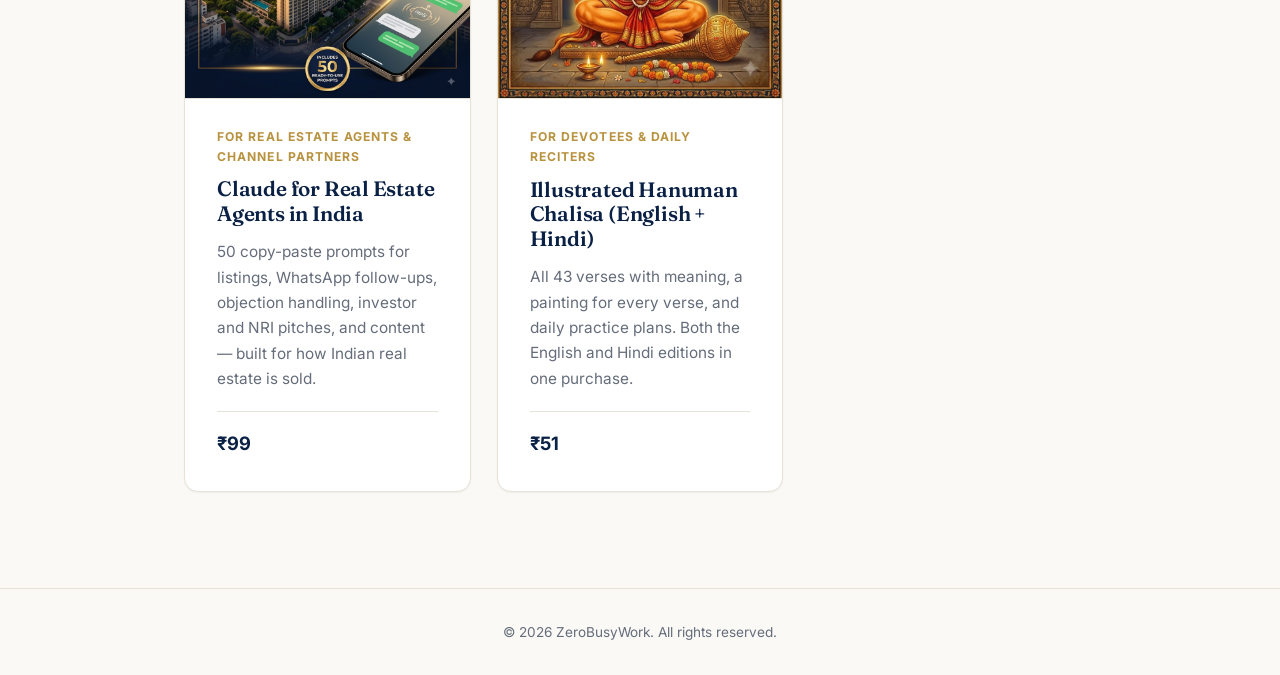
==== commit eb9ce02c: "Update index.html" ====
--- a/index.html
+++ b/index.html
@@ -88,7 +88,7 @@
 </a>
 
 <a class="book-card" href="/ebooks/hanuman-chalisa/">
-<img class="cover" src="/assets/covers/hanuman-chalisa.jpg" alt="Illustrated Hanuman Chalisa — cover">
+<img class="cover" src="/assets/covers/image.jpg" alt="Illustrated Hanuman Chalisa — cover">
 <div class="card-body">
 <div class="eyebrow">For Devotees &amp; Daily Reciters</div>
 <h2>Illustrated Hanuman Chalisa (English + Hindi)</h2>
